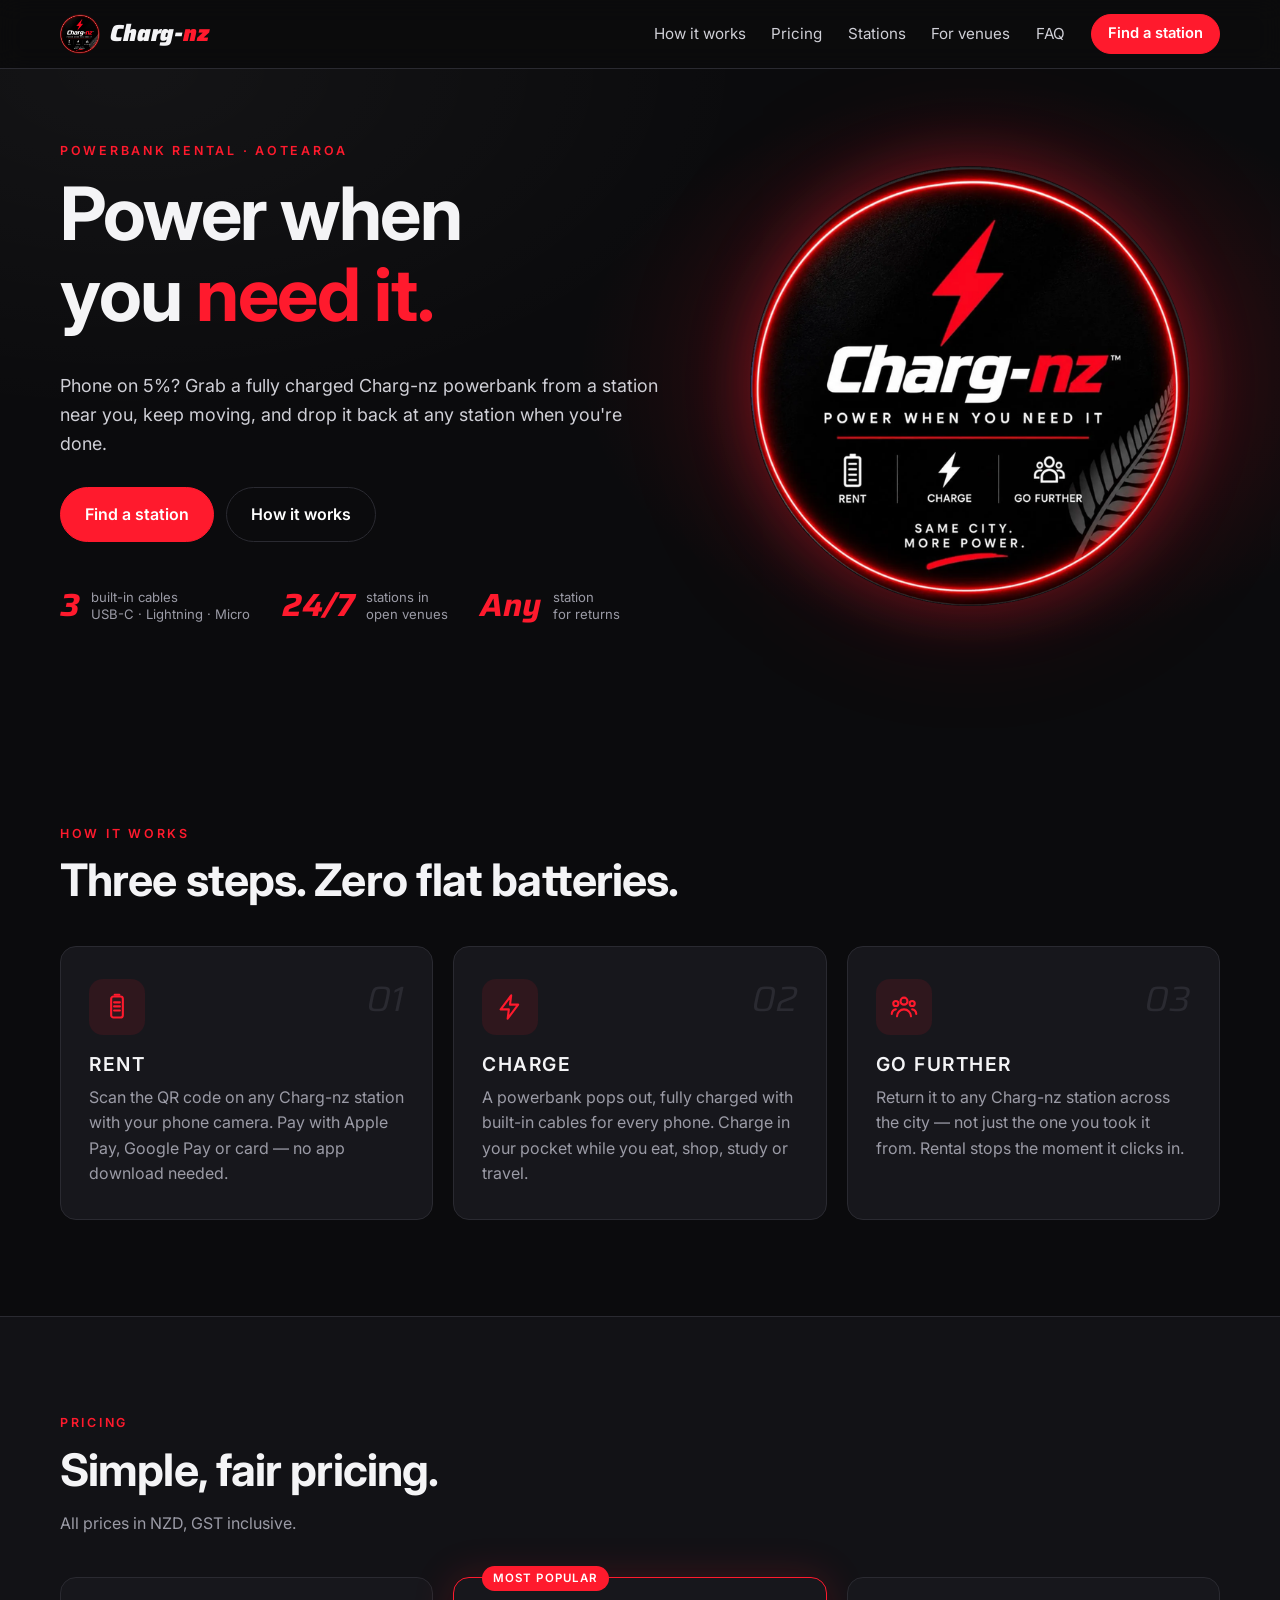
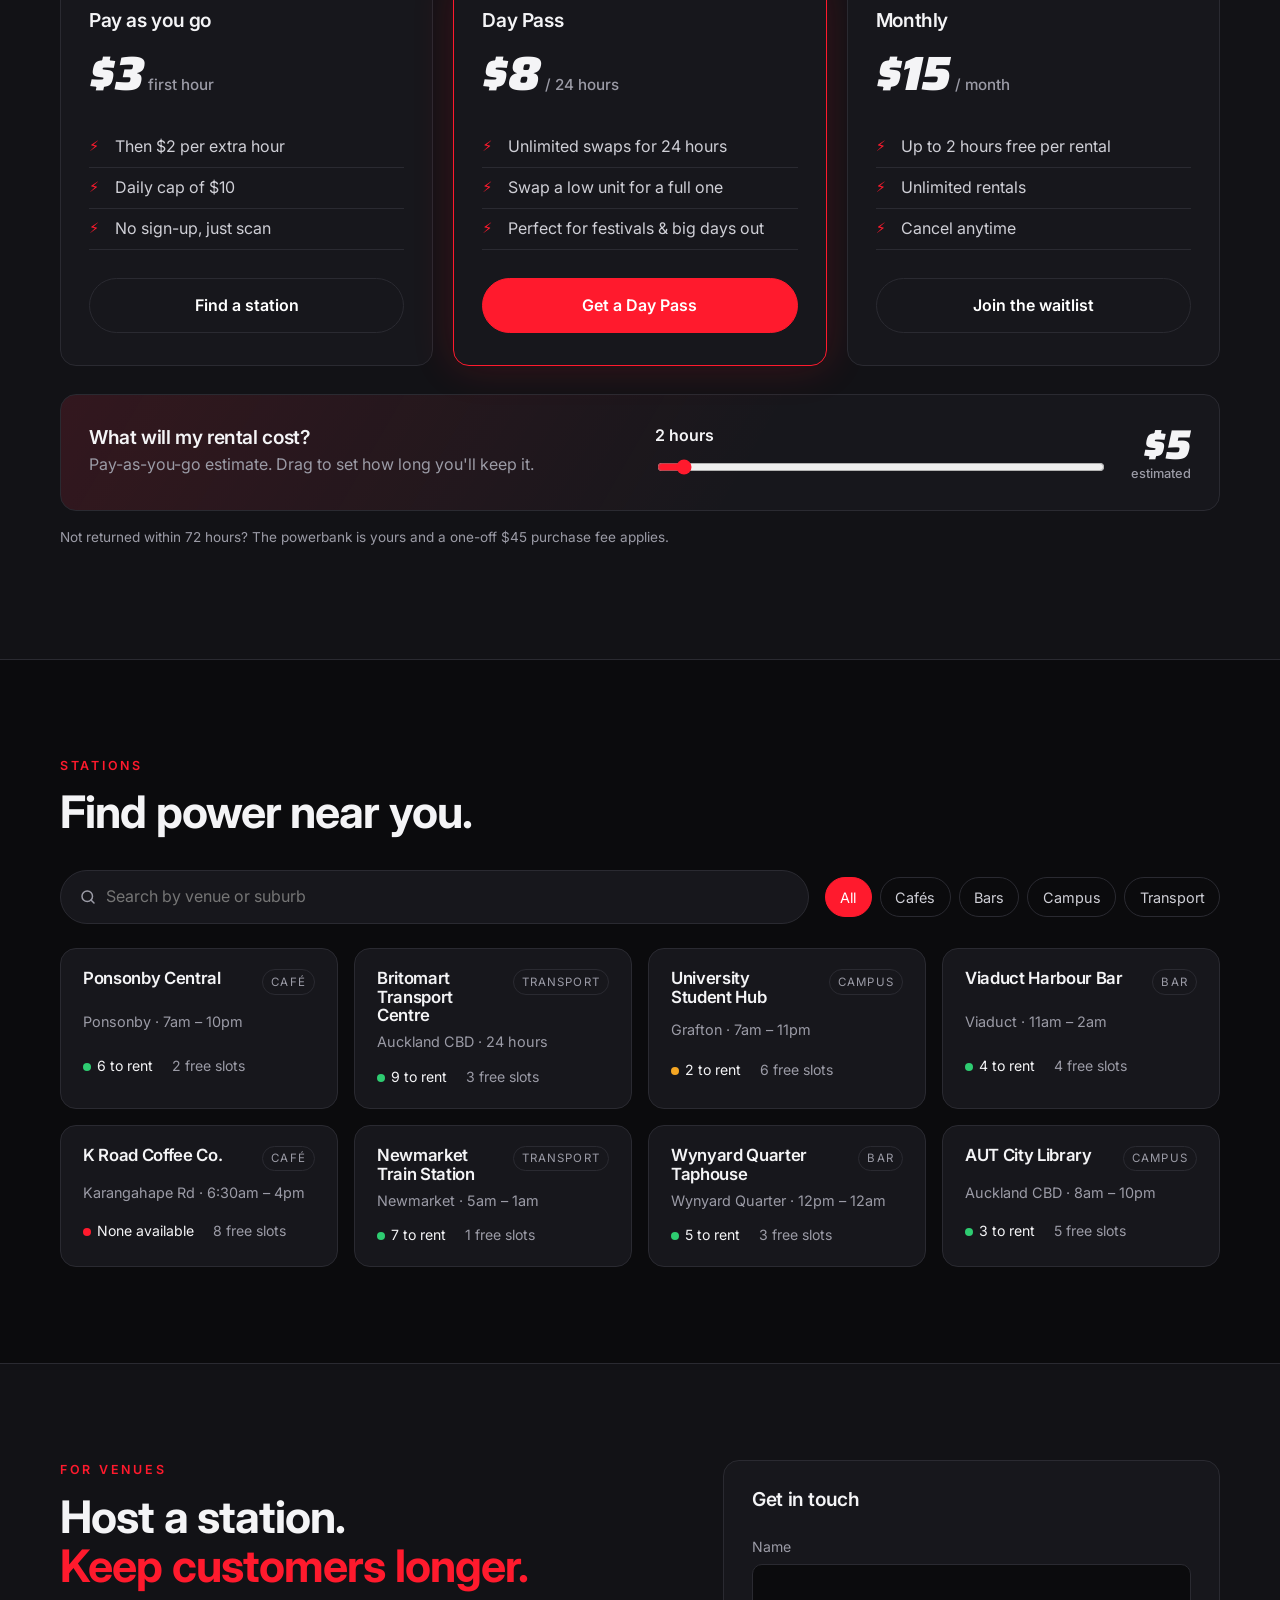
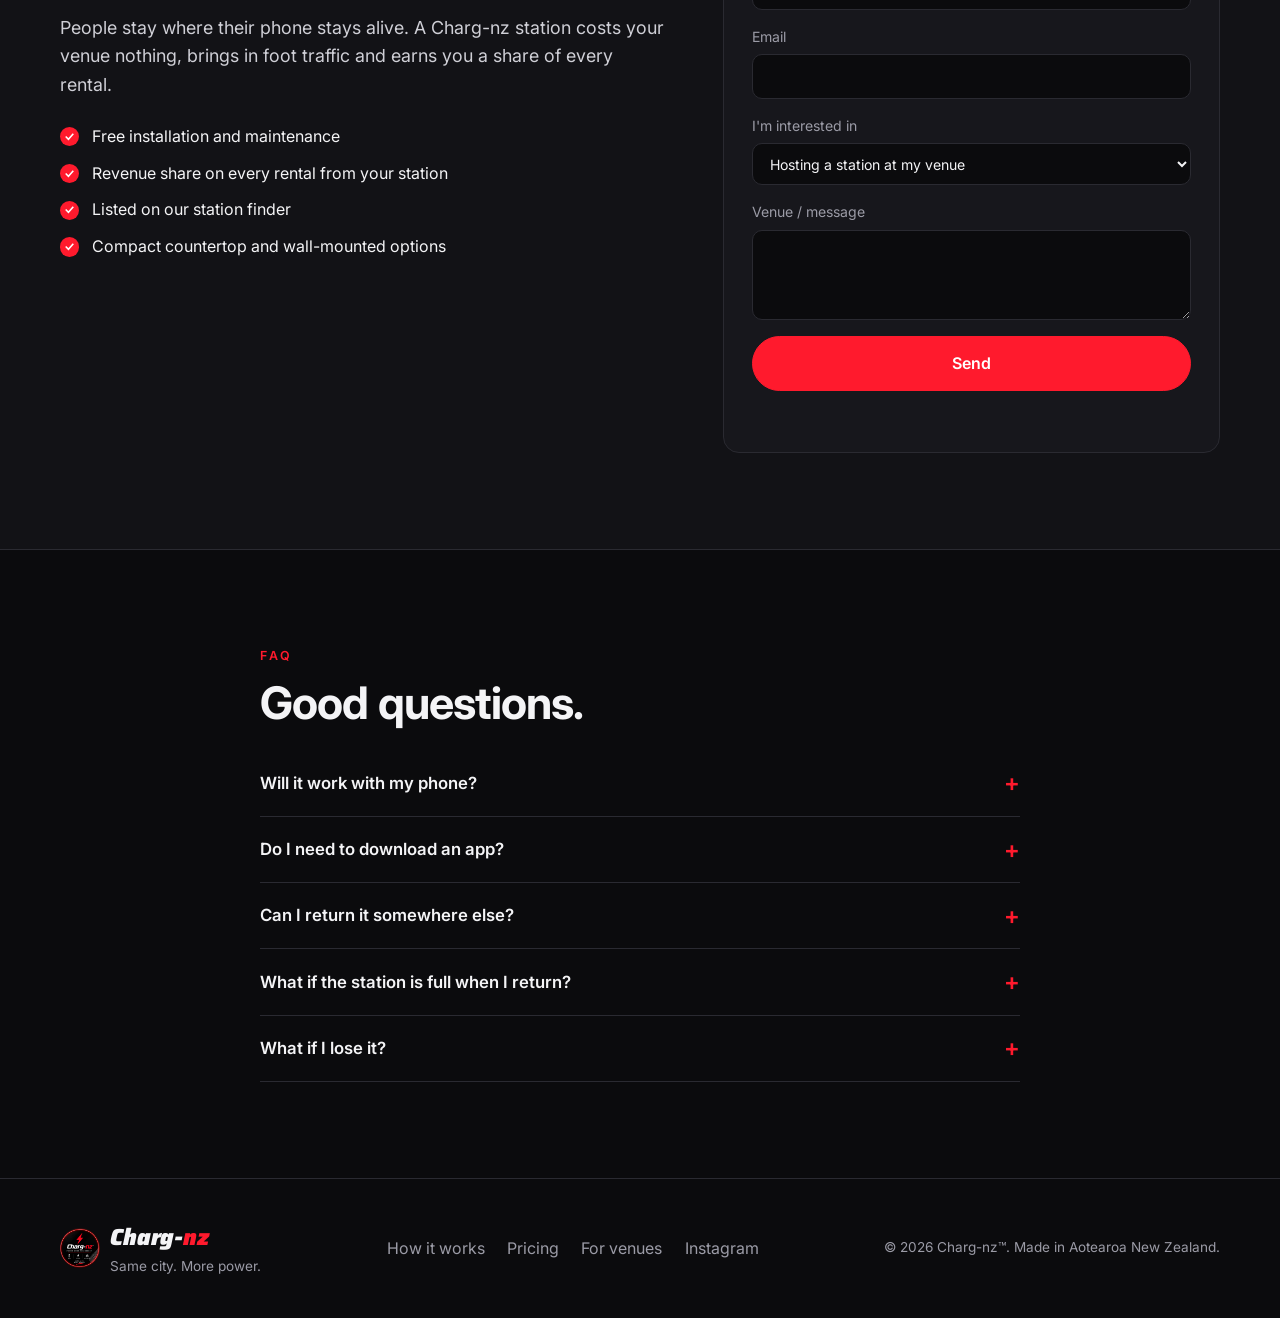
==== charg-nz-site/index.html @ e40819d2 "Add Charg-nz powerbank rental website Static one-page site: hero, how it works, pricing with cost es" ====
<!doctype html>
<html lang="en-NZ">
<head>
  <meta charset="utf-8">
  <meta name="viewport" content="width=device-width, initial-scale=1">
  <title>Charg-nz — Power When You Need It</title>
  <meta name="description" content="Charg-nz powerbank rental. Grab a charged powerbank from a station, charge on the go, and drop it back at any station in the city.">
  <meta name="theme-color" content="#0b0b0d">
  <link rel="icon" href="assets/logo.png">
  <link rel="preconnect" href="https://fonts.googleapis.com">
  <link rel="preconnect" href="https://fonts.gstatic.com" crossorigin>
  <link href="https://fonts.googleapis.com/css2?family=Inter:wght@400;500;600;700&family=Saira:ital,wght@1,800;1,900&display=swap" rel="stylesheet">
  <link rel="stylesheet" href="styles.css">
</head>
<body>

<header class="nav" id="top">
  <div class="wrap nav__inner">
    <a href="#top" class="brand" aria-label="Charg-nz home">
      <img src="assets/logo.png" alt="" width="40" height="40">
      <span class="wordmark">Charg-<em>nz</em></span>
    </a>
    <button class="nav__toggle" aria-expanded="false" aria-controls="nav-links" aria-label="Open menu">
      <span></span><span></span><span></span>
    </button>
    <nav id="nav-links" class="nav__links">
      <a href="#how">How it works</a>
      <a href="#pricing">Pricing</a>
      <a href="#stations">Stations</a>
      <a href="#partners">For venues</a>
      <a href="#faq">FAQ</a>
      <a href="#stations" class="btn btn--sm">Find a station</a>
    </nav>
  </div>
</header>

<main>
  <!-- HERO -->
  <section class="hero">
    <div class="wrap hero__grid">
      <div class="hero__copy">
        <p class="eyebrow">Powerbank rental · Aotearoa</p>
        <h1>Power when<br>you <span class="red">need it.</span></h1>
        <p class="lead">Phone on 5%? Grab a fully charged Charg-nz powerbank from a station near you, keep moving, and drop it back at any station when you're done.</p>
        <div class="hero__ctas">
          <a href="#stations" class="btn">Find a station</a>
          <a href="#how" class="btn btn--ghost">How it works</a>
        </div>
        <ul class="hero__stats">
          <li><strong>3</strong><span>built-in cables<br>USB-C · Lightning · Micro</span></li>
          <li><strong>24/7</strong><span>stations in<br>open venues</span></li>
          <li><strong>Any</strong><span>station<br>for returns</span></li>
        </ul>
      </div>
      <div class="hero__art">
        <div class="glow-ring">
          <img src="assets/logo.png" alt="Charg-nz logo: Rent, Charge, Go Further. Same city. More power." width="600" height="600">
        </div>
      </div>
    </div>
  </section>

  <!-- HOW IT WORKS -->
  <section class="section" id="how">
    <div class="wrap">
      <p class="eyebrow">How it works</p>
      <h2>Three steps. Zero flat batteries.</h2>
      <div class="steps">
        <article class="step">
          <div class="step__icon" aria-hidden="true">
            <svg viewBox="0 0 24 24"><rect x="7" y="3" width="10" height="18" rx="2"/><path d="M10 1.5h4M9.5 8h5M9.5 11.5h5M9.5 15h5"/></svg>
          </div>
          <span class="step__num">01</span>
          <h3>Rent</h3>
          <p>Scan the QR code on any Charg-nz station with your phone camera. Pay with Apple Pay, Google Pay or card — no app download needed.</p>
        </article>
        <article class="step">
          <div class="step__icon" aria-hidden="true">
            <svg viewBox="0 0 24 24"><path d="M13 2 4 14h7l-1 8 9-12h-7z"/></svg>
          </div>
          <span class="step__num">02</span>
          <h3>Charge</h3>
          <p>A powerbank pops out, fully charged with built-in cables for every phone. Charge in your pocket while you eat, shop, study or travel.</p>
        </article>
        <article class="step">
          <div class="step__icon" aria-hidden="true">
            <svg viewBox="0 0 24 24"><circle cx="12" cy="7" r="3"/><circle cx="5" cy="9" r="2.2"/><circle cx="19" cy="9" r="2.2"/><path d="M6 20c0-3.3 2.7-6 6-6s6 2.7 6 6M1.5 18c0-2.2 1.6-4 3.5-4M22.5 18c0-2.2-1.6-4-3.5-4"/></svg>
          </div>
          <span class="step__num">03</span>
          <h3>Go further</h3>
          <p>Return it to any Charg-nz station across the city — not just the one you took it from. Rental stops the moment it clicks in.</p>
        </article>
      </div>
    </div>
  </section>

  <!-- PRICING -->
  <section class="section section--alt" id="pricing">
    <div class="wrap">
      <p class="eyebrow">Pricing</p>
      <h2>Simple, fair pricing.</h2>
      <p class="sub">All prices in NZD, GST inclusive.</p>

      <div class="plans">
        <article class="plan">
          <h3>Pay as you go</h3>
          <p class="price"><span data-price="first">$3</span><small> first hour</small></p>
          <ul>
            <li>Then <span data-price="hourly">$2</span> per extra hour</li>
            <li>Daily cap of <span data-price="daily">$10</span></li>
            <li>No sign-up, just scan</li>
          </ul>
          <a href="#stations" class="btn btn--ghost btn--block">Find a station</a>
        </article>
        <article class="plan plan--featured">
          <span class="badge">Most popular</span>
          <h3>Day Pass</h3>
          <p class="price"><span>$8</span><small> / 24 hours</small></p>
          <ul>
            <li>Unlimited swaps for 24 hours</li>
            <li>Swap a low unit for a full one</li>
            <li>Perfect for festivals &amp; big days out</li>
          </ul>
          <a href="#stations" class="btn btn--block">Get a Day Pass</a>
        </article>
        <article class="plan">
          <h3>Monthly</h3>
          <p class="price"><span>$15</span><small> / month</small></p>
          <ul>
            <li>Up to 2 hours free per rental</li>
            <li>Unlimited rentals</li>
            <li>Cancel anytime</li>
          </ul>
          <a href="#contact" class="btn btn--ghost btn--block">Join the waitlist</a>
        </article>
      </div>

      <div class="calc" aria-labelledby="calc-title">
        <div>
          <h3 id="calc-title">What will my rental cost?</h3>
          <p class="muted">Pay-as-you-go estimate. Drag to set how long you'll keep it.</p>
        </div>
        <div class="calc__control">
          <label for="hours"><span id="hours-out">2 hours</span></label>
          <input type="range" id="hours" min="1" max="24" value="2">
        </div>
        <p class="calc__total"><span id="cost-out">$5</span><small>estimated</small></p>
      </div>
      <p class="fine">Not returned within 72 hours? The powerbank is yours and a one-off $45 purchase fee applies.</p>
    </div>
  </section>

  <!-- STATIONS -->
  <section class="section" id="stations">
    <div class="wrap">
      <p class="eyebrow">Stations</p>
      <h2>Find power near you.</h2>
      <div class="finder">
        <label class="search">
          <svg viewBox="0 0 24 24" aria-hidden="true"><circle cx="11" cy="11" r="7"/><path d="m20 20-4-4"/></svg>
          <input type="search" id="station-search" placeholder="Search by venue or suburb" autocomplete="off">
        </label>
        <div class="chips" role="group" aria-label="Filter by venue type">
          <button class="chip is-active" data-filter="all">All</button>
          <button class="chip" data-filter="Café">Cafés</button>
          <button class="chip" data-filter="Bar">Bars</button>
          <button class="chip" data-filter="Campus">Campus</button>
          <button class="chip" data-filter="Transport">Transport</button>
        </div>
      </div>
      <ul class="stations" id="station-list" aria-live="polite"></ul>
      <p class="empty" id="station-empty" hidden>No stations match that search yet. <a href="#contact">Tell us where you want one.</a></p>
    </div>
  </section>

  <!-- PARTNERS -->
  <section class="section section--alt" id="partners">
    <div class="wrap partner">
      <div>
        <p class="eyebrow">For venues</p>
        <h2>Host a station.<br><span class="red">Keep customers longer.</span></h2>
        <p class="lead">People stay where their phone stays alive. A Charg-nz station costs your venue nothing, brings in foot traffic and earns you a share of every rental.</p>
        <ul class="ticks">
          <li>Free installation and maintenance</li>
          <li>Revenue share on every rental from your station</li>
          <li>Listed on our station finder</li>
          <li>Compact countertop and wall-mounted options</li>
        </ul>
      </div>
      <form class="card form" id="contact" novalidate>
        <h3>Get in touch</h3>
        <label>Name<input name="name" required autocomplete="name"></label>
        <label>Email<input name="email" type="email" required autocomplete="email"></label>
        <label>I'm interested in
          <select name="topic">
            <option>Hosting a station at my venue</option>
            <option>Monthly plan waitlist</option>
            <option>Events &amp; festivals</option>
            <option>Something else</option>
          </select>
        </label>
        <label>Venue / message<textarea name="message" rows="3"></textarea></label>
        <button class="btn btn--block" type="submit">Send</button>
        <p class="form__status" role="status"></p>
      </form>
    </div>
  </section>

  <!-- FAQ -->
  <section class="section" id="faq">
    <div class="wrap narrow">
      <p class="eyebrow">FAQ</p>
      <h2>Good questions.</h2>
      <details>
        <summary>Will it work with my phone?</summary>
        <p>Yes. Every powerbank has built-in USB-C, Lightning and Micro-USB cables, so it charges iPhone, Android, earbuds and most handheld devices.</p>
      </details>
      <details>
        <summary>Do I need to download an app?</summary>
        <p>No. Scan the QR code on the station with your camera and pay in your browser with Apple Pay, Google Pay or a card.</p>
      </details>
      <details>
        <summary>Can I return it somewhere else?</summary>
        <p>Absolutely — that's the point. Drop it into any Charg-nz station with a free slot. You'll get a receipt as soon as it's returned.</p>
      </details>
      <details>
        <summary>What if the station is full when I return?</summary>
        <p>The station finder shows free slots in real time. If you arrive and it's full, contact us from the receipt link and we'll pause your rental while you find the next one.</p>
      </details>
      <details>
        <summary>What if I lose it?</summary>
        <p>If a powerbank isn't returned within 72 hours, it's yours to keep and a one-off purchase fee is charged. No further rental fees apply.</p>
      </details>
    </div>
  </section>
</main>

<footer class="footer">
  <div class="wrap footer__inner">
    <div class="brand">
      <img src="assets/logo.png" alt="" width="40" height="40">
      <div>
        <span class="wordmark">Charg-<em>nz</em></span>
        <p class="muted">Same city. More power.</p>
      </div>
    </div>
    <nav class="footer__links" aria-label="Footer">
      <a href="#how">How it works</a>
      <a href="#pricing">Pricing</a>
      <a href="#partners">For venues</a>
      <a href="https://www.instagram.com/" rel="noopener">Instagram</a>
    </nav>
    <p class="muted small">© <span id="year"></span> Charg-nz™. Made in Aotearoa New Zealand.</p>
  </div>
</footer>

<script src="script.js"></script>
</body>
</html>
---- charg-nz-site/styles.css ----
:root {
  --bg: #0b0b0d;
  --bg-alt: #121216;
  --card: #17171c;
  --line: #2a2a31;
  --text: #f4f4f6;
  --muted: #9b9ba6;
  --red: #ff1a2d;
  --red-deep: #c50f1f;
  --glow: 0 0 24px rgba(255, 26, 45, .45);
  --radius: 16px;
  --font: "Inter", system-ui, -apple-system, "Segoe UI", sans-serif;
  --display: "Saira", "Inter", sans-serif;
}

*, *::before, *::after { box-sizing: border-box; }
html { scroll-behavior: smooth; scroll-padding-top: 80px; }
body {
  margin: 0;
  background: var(--bg);
  color: var(--text);
  font: 400 16px/1.6 var(--font);
  -webkit-font-smoothing: antialiased;
}
img { max-width: 100%; height: auto; display: block; }
a { color: inherit; }
h1, h2, h3 { line-height: 1.1; margin: 0 0 .5em; letter-spacing: -.02em; }
h1 { font-size: clamp(2.6rem, 6vw, 4.6rem); font-weight: 700; }
h2 { font-size: clamp(1.9rem, 4vw, 2.8rem); font-weight: 700; }
h3 { font-size: 1.2rem; font-weight: 600; }
p { margin: 0 0 1em; }

.wrap { width: min(1160px, 100% - 32px); margin-inline: auto; }
.narrow { max-width: 760px; }
.red { color: var(--red); }
.muted { color: var(--muted); }
.small { font-size: .85rem; }
.eyebrow {
  color: var(--red); text-transform: uppercase; letter-spacing: .22em;
  font-size: .78rem; font-weight: 600; margin-bottom: .8rem;
}
.lead { font-size: 1.12rem; color: #cfcfd6; max-width: 34em; }
.sub { color: var(--muted); margin-top: -.4em; }
.wordmark {
  font-family: var(--display); font-style: italic; font-weight: 900;
  font-size: 1.45rem; letter-spacing: -.01em;
}
.wordmark em { color: var(--red); font-style: inherit; }

/* Buttons */
.btn {
  display: inline-flex; align-items: center; justify-content: center; gap: .5em;
  padding: .85em 1.5em; border-radius: 999px; border: 1.5px solid var(--red);
  background: var(--red); color: #fff; font-weight: 600; text-decoration: none;
  cursor: pointer; font: inherit; font-weight: 600;
  transition: box-shadow .2s, transform .2s, background .2s;
}
.btn:hover { box-shadow: var(--glow); transform: translateY(-1px); }
.btn:focus-visible, .chip:focus-visible, summary:focus-visible { outline: 2px solid #fff; outline-offset: 3px; }
.btn--ghost { background: transparent; border-color: var(--line); }
.btn--ghost:hover { border-color: var(--red); }
.btn--sm { padding: .5em 1.1em; font-size: .92rem; }
.btn--block { width: 100%; }

/* Nav */
.nav {
  position: sticky; top: 0; z-index: 50;
  background: rgba(11, 11, 13, .82); backdrop-filter: blur(12px);
  border-bottom: 1px solid var(--line);
}
.nav__inner { display: flex; align-items: center; justify-content: space-between; height: 68px; }
.brand { display: flex; align-items: center; gap: .65rem; text-decoration: none; }
.brand img { width: 40px; height: 40px; }
.nav__links { display: flex; align-items: center; gap: 1.6rem; }
.nav__links a:not(.btn) { text-decoration: none; color: #cfcfd6; font-size: .95rem; }
.nav__links a:not(.btn):hover { color: #fff; }
.nav__toggle { display: none; background: none; border: 0; padding: 8px; cursor: pointer; }
.nav__toggle span { display: block; width: 22px; height: 2px; background: #fff; margin: 5px 0; transition: .2s; }

/* Hero */
.hero {
  position: relative; overflow: hidden; padding: 72px 0 96px;
  background:
    radial-gradient(600px 400px at 78% 45%, rgba(255, 26, 45, .18), transparent 70%),
    radial-gradient(900px 500px at 10% 0%, rgba(255, 255, 255, .04), transparent 70%);
}
.hero__grid { display: grid; grid-template-columns: 1.1fr .9fr; gap: 48px; align-items: center; }
.hero__ctas { display: flex; gap: 12px; flex-wrap: wrap; margin: 1.8rem 0 2.4rem; }
.hero__stats { list-style: none; padding: 0; margin: 0; display: flex; gap: 2rem; flex-wrap: wrap; }
.hero__stats li { display: flex; align-items: center; gap: .7rem; }
.hero__stats strong { font-family: var(--display); font-style: italic; font-size: 2rem; color: var(--red); }
.hero__stats span { font-size: .82rem; color: var(--muted); line-height: 1.3; }
.hero__art { display: grid; place-items: center; }
.glow-ring {
  width: min(440px, 100%); aspect-ratio: 1; border-radius: 50%;
  box-shadow: 0 0 60px rgba(255, 26, 45, .35), 0 0 140px rgba(255, 26, 45, .15);
  animation: float 6s ease-in-out infinite;
}
.glow-ring img { width: 100%; border-radius: 50%; }
@keyframes float { 50% { transform: translateY(-12px); } }

/* Sections */
.section { padding: 96px 0; }
.section--alt { background: var(--bg-alt); border-block: 1px solid var(--line); }

/* Steps */
.steps { display: grid; grid-template-columns: repeat(3, 1fr); gap: 20px; margin-top: 2.5rem; }
.step {
  position: relative; background: var(--card); border: 1px solid var(--line);
  border-radius: var(--radius); padding: 32px 28px;
  transition: border-color .2s, transform .2s;
}
.step:hover { border-color: var(--red); transform: translateY(-4px); }
.step__icon {
  width: 56px; height: 56px; border-radius: 14px; display: grid; place-items: center;
  background: rgba(255, 26, 45, .1); margin-bottom: 1.2rem;
}
.step__icon svg { width: 28px; height: 28px; fill: none; stroke: var(--red); stroke-width: 1.8; stroke-linecap: round; stroke-linejoin: round; }
.step__num { position: absolute; top: 24px; right: 28px; font-family: var(--display); font-style: italic; font-size: 2.2rem; color: #2a2a31; }
.step h3 { text-transform: uppercase; letter-spacing: .08em; }
.step p { color: var(--muted); margin: 0; }

/* Pricing */
.plans { display: grid; grid-template-columns: repeat(3, 1fr); gap: 20px; margin-top: 2.5rem; align-items: stretch; }
.plan {
  position: relative; display: flex; flex-direction: column;
  background: var(--card); border: 1px solid var(--line); border-radius: var(--radius); padding: 32px 28px;
}
.plan--featured { border-color: var(--red); box-shadow: 0 0 40px rgba(255, 26, 45, .18); }
.badge {
  position: absolute; top: -12px; left: 28px; background: var(--red); color: #fff;
  font-size: .72rem; font-weight: 600; text-transform: uppercase; letter-spacing: .1em;
  padding: .3em .9em; border-radius: 999px;
}
.price { font-family: var(--display); font-style: italic; font-weight: 900; font-size: 3rem; margin: .2em 0 .6em; line-height: 1; }
.price small { font-family: var(--font); font-style: normal; font-weight: 500; font-size: .95rem; color: var(--muted); }
.plan ul { list-style: none; padding: 0; margin: 0 0 1.8rem; flex: 1; }
.plan li { padding: .45em 0 .45em 1.6em; position: relative; color: #cfcfd6; border-bottom: 1px solid var(--line); }
.plan li::before { content: "⚡"; position: absolute; left: 0; color: var(--red); font-size: .9em; }

.calc {
  display: grid; grid-template-columns: 1.2fr 1fr auto; gap: 28px; align-items: center;
  margin-top: 28px; padding: 28px; border-radius: var(--radius);
  background: linear-gradient(120deg, rgba(255, 26, 45, .12), transparent 60%), var(--card);
  border: 1px solid var(--line);
}
.calc h3 { margin-bottom: .2em; }
.calc p { margin: 0; }
.calc__control label { display: block; font-weight: 600; margin-bottom: .5rem; }
.calc__total { font-family: var(--display); font-style: italic; font-weight: 900; font-size: 2.6rem; line-height: 1; text-align: right; }
.calc__total small { display: block; font: 500 .8rem var(--font); color: var(--muted); }
input[type="range"] { width: 100%; accent-color: var(--red); }
.fine { color: var(--muted); font-size: .85rem; margin-top: 1rem; }

/* Stations */
.finder { display: flex; gap: 16px; flex-wrap: wrap; align-items: center; margin: 2rem 0 1.5rem; }
.search {
  flex: 1 1 280px; display: flex; align-items: center; gap: .6rem;
  background: var(--card); border: 1px solid var(--line); border-radius: 999px; padding: 0 1.1rem;
}
.search:focus-within { border-color: var(--red); }
.search svg { width: 18px; height: 18px; fill: none; stroke: var(--muted); stroke-width: 2; stroke-linecap: round; flex: none; }
.search input { flex: 1; background: none; border: 0; color: var(--text); font: inherit; padding: .85em 0; outline: none; min-width: 0; }
.chips { display: flex; gap: 8px; flex-wrap: wrap; }
.chip {
  background: transparent; color: #cfcfd6; border: 1px solid var(--line); border-radius: 999px;
  padding: .5em 1em; font: inherit; font-size: .9rem; cursor: pointer;
}
.chip:hover { border-color: #555; }
.chip.is-active { background: var(--red); border-color: var(--red); color: #fff; }
.stations { list-style: none; padding: 0; margin: 0; display: grid; grid-template-columns: repeat(auto-fill, minmax(260px, 1fr)); gap: 16px; }
.station {
  background: var(--card); border: 1px solid var(--line); border-radius: var(--radius); padding: 20px 22px;
  display: grid; gap: .35rem;
}
.station__top { display: flex; justify-content: space-between; align-items: start; gap: 1rem; }
.station h3 { margin: 0; font-size: 1.05rem; }
.station__type { font-size: .72rem; text-transform: uppercase; letter-spacing: .1em; color: var(--muted); border: 1px solid var(--line); border-radius: 999px; padding: .2em .7em; white-space: nowrap; }
.station__meta { color: var(--muted); font-size: .9rem; margin: 0; }
.station__avail { display: flex; gap: 1.2rem; font-size: .88rem; margin-top: .4rem; }
.dot { display: inline-block; width: 8px; height: 8px; border-radius: 50%; margin-right: .4em; background: #2ecc71; }
.dot--low { background: #f5a623; }
.dot--none { background: var(--red); }
.empty { color: var(--muted); }

/* Partners */
.partner { display: grid; grid-template-columns: 1.1fr .9fr; gap: 56px; align-items: start; }
.ticks { list-style: none; padding: 0; margin: 1.5rem 0 0; display: grid; gap: .7rem; }
.ticks li { padding-left: 2rem; position: relative; }
.ticks li::before {
  content: ""; position: absolute; left: 0; top: .2em; width: 1.2rem; height: 1.2rem; border-radius: 50%;
  background: var(--red) url("data:image/svg+xml,%3Csvg xmlns='http://www.w3.org/2000/svg' viewBox='0 0 24 24' fill='none' stroke='white' stroke-width='3'%3E%3Cpath d='m5 12 5 5 9-10'/%3E%3C/svg%3E") center/70% no-repeat;
}
.card { background: var(--card); border: 1px solid var(--line); border-radius: var(--radius); padding: 28px; }
.form { display: grid; gap: 1rem; }
.form label { display: grid; gap: .35rem; font-size: .88rem; color: var(--muted); }
.form input, .form select, .form textarea {
  background: var(--bg); color: var(--text); border: 1px solid var(--line); border-radius: 10px;
  padding: .75em .9em; font: inherit; width: 100%;
}
.form input:focus, .form select:focus, .form textarea:focus { outline: none; border-color: var(--red); }
.form [aria-invalid="true"] { border-color: var(--red); }
.form__status { margin: 0; font-size: .9rem; min-height: 1.2em; }

/* FAQ */
details { border-bottom: 1px solid var(--line); }
summary {
  cursor: pointer; list-style: none; padding: 1.2rem 2rem 1.2rem 0; font-weight: 600; font-size: 1.05rem; position: relative;
}
summary::-webkit-details-marker { display: none; }
summary::after { content: "+"; position: absolute; right: 0; top: 50%; transform: translateY(-50%); color: var(--red); font-size: 1.5rem; transition: transform .2s; }
details[open] summary::after { transform: translateY(-50%) rotate(45deg); }
details p { color: var(--muted); padding-bottom: 1rem; margin: 0; }

/* Footer */
.footer { border-top: 1px solid var(--line); padding: 40px 0; }
.footer__inner { display: flex; justify-content: space-between; align-items: center; gap: 24px; flex-wrap: wrap; }
.footer .brand p { margin: 0; font-size: .85rem; }
.footer__links { display: flex; gap: 1.4rem; flex-wrap: wrap; }
.footer__links a { text-decoration: none; color: var(--muted); }
.footer__links a:hover { color: #fff; }
.footer .small { margin: 0; }

/* Responsive */
@media (max-width: 900px) {
  .hero__grid, .partner { grid-template-columns: 1fr; }
  .hero__art { order: -1; }
  .glow-ring { width: min(280px, 70vw); }
  .steps, .plans { grid-template-columns: 1fr; }
  .calc { grid-template-columns: 1fr; }
  .calc__total { text-align: left; }
  .section { padding: 72px 0; }

  .nav__toggle { display: block; }
  .nav__links {
    position: absolute; top: 68px; left: 0; right: 0; flex-direction: column; align-items: stretch;
    gap: 0; padding: 8px 16px 20px; background: var(--bg); border-bottom: 1px solid var(--line);
    display: none;
  }
  .nav__links.is-open { display: flex; }
  .nav__links a:not(.btn) { padding: .9rem 0; border-bottom: 1px solid var(--line); }
  .nav__links .btn { margin-top: 1rem; }
  .nav__toggle[aria-expanded="true"] span:nth-child(1) { transform: translateY(7px) rotate(45deg); }
  .nav__toggle[aria-expanded="true"] span:nth-child(2) { opacity: 0; }
  .nav__toggle[aria-expanded="true"] span:nth-child(3) { transform: translateY(-7px) rotate(-45deg); }
}

@media (prefers-reduced-motion: reduce) {
  html { scroll-behavior: auto; }
  .glow-ring { animation: none; }
  * { transition: none !important; }
}
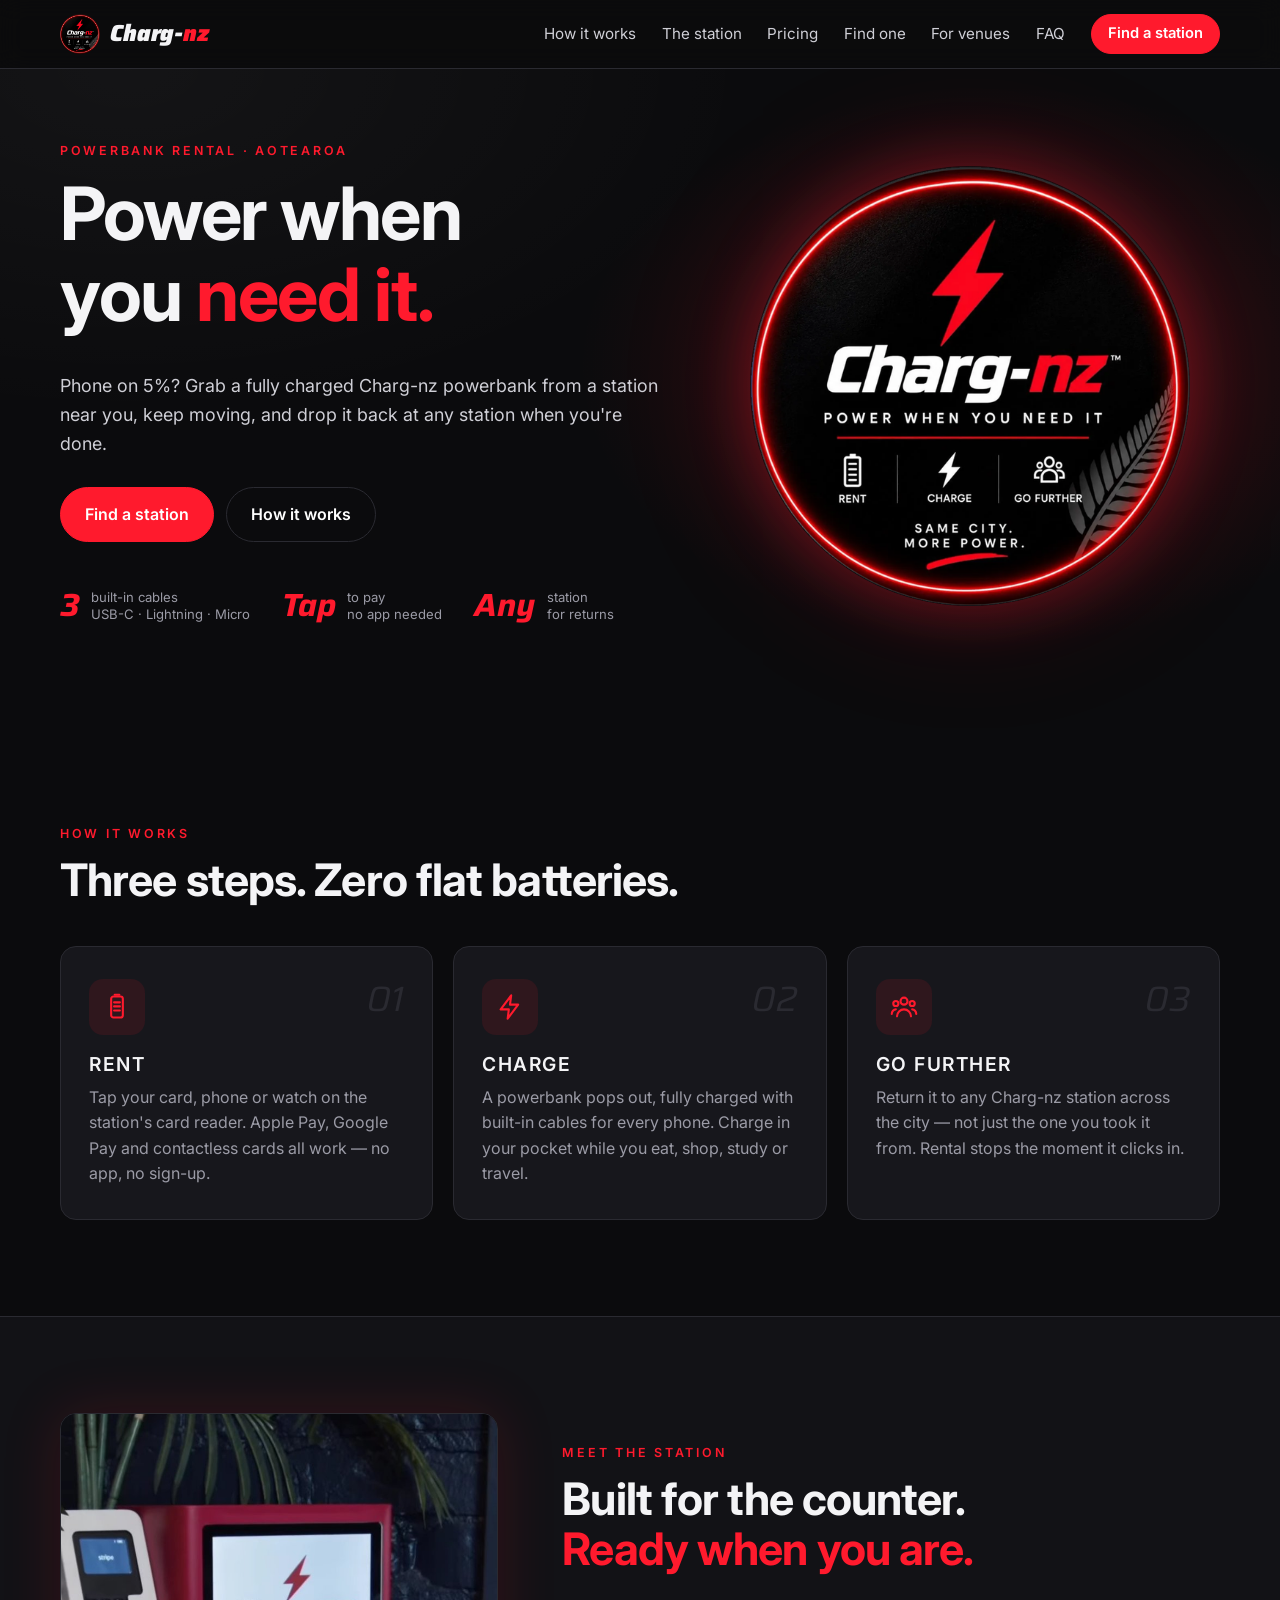
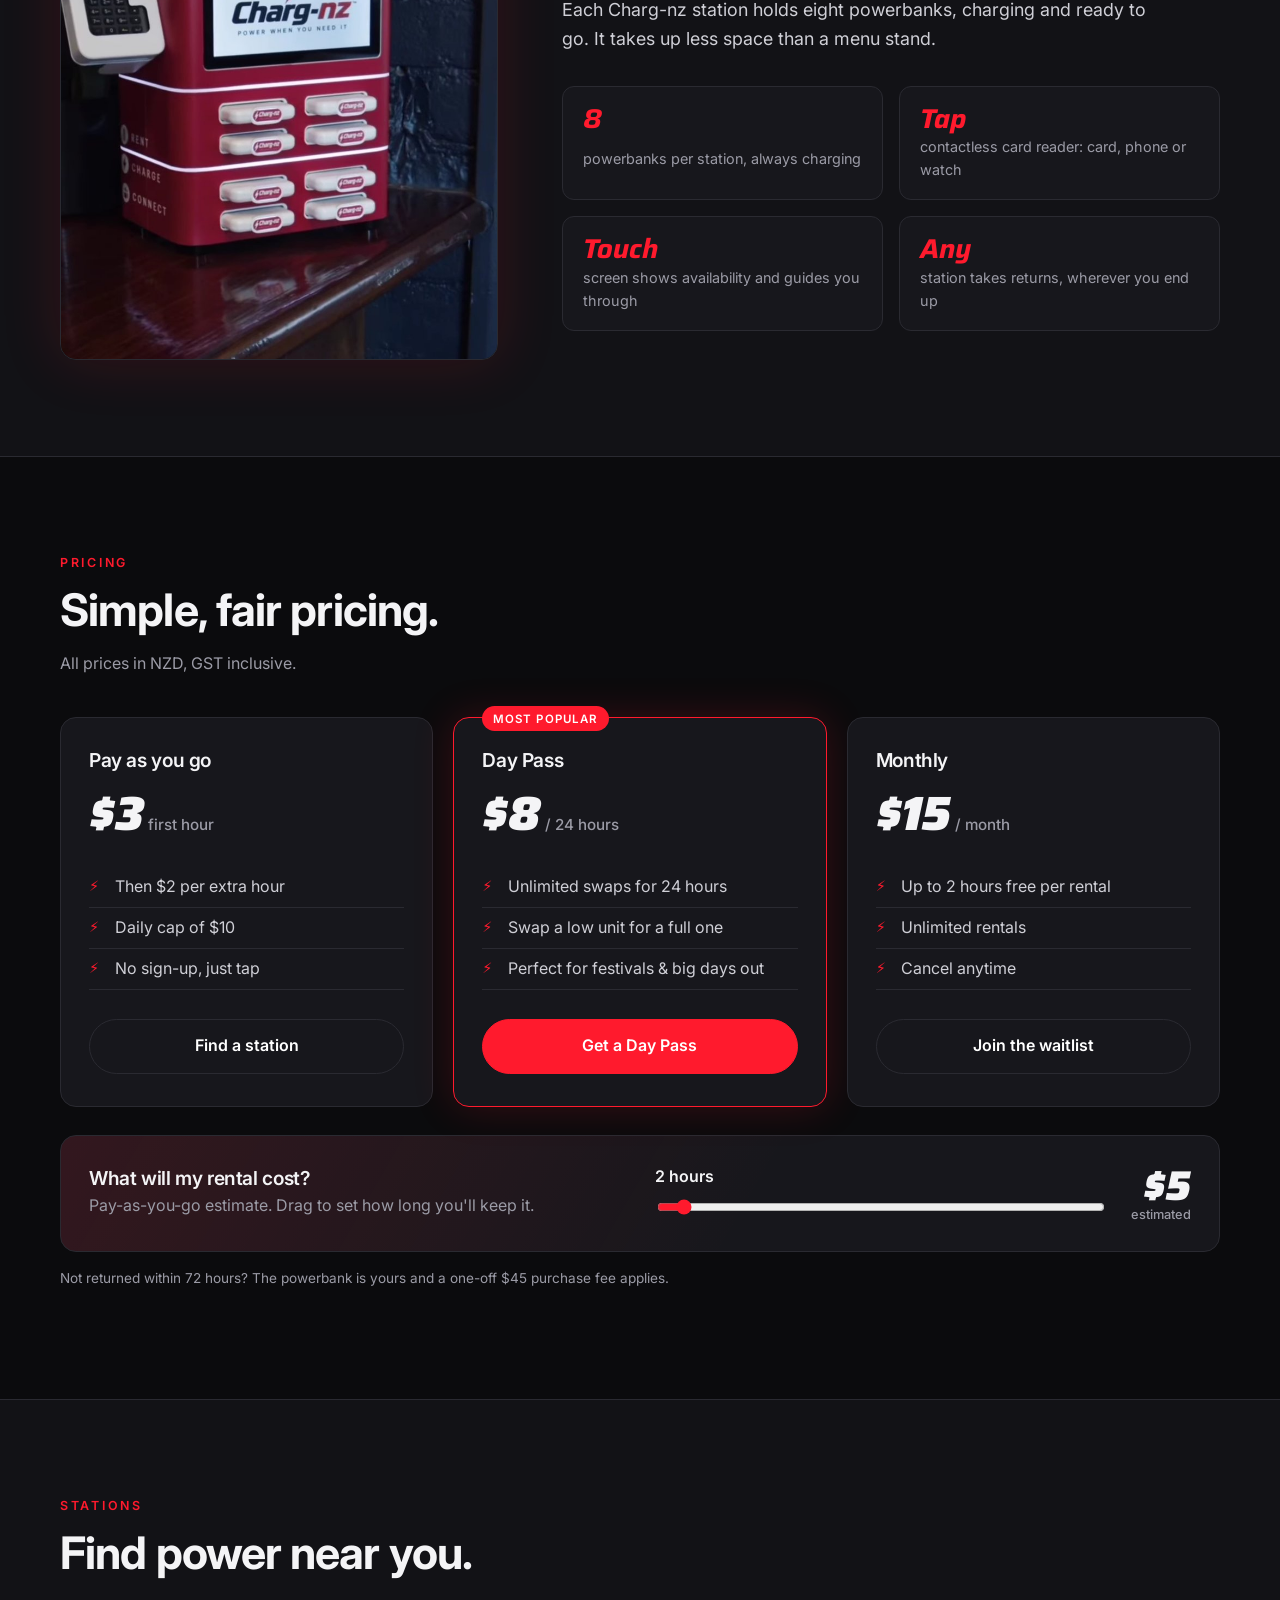
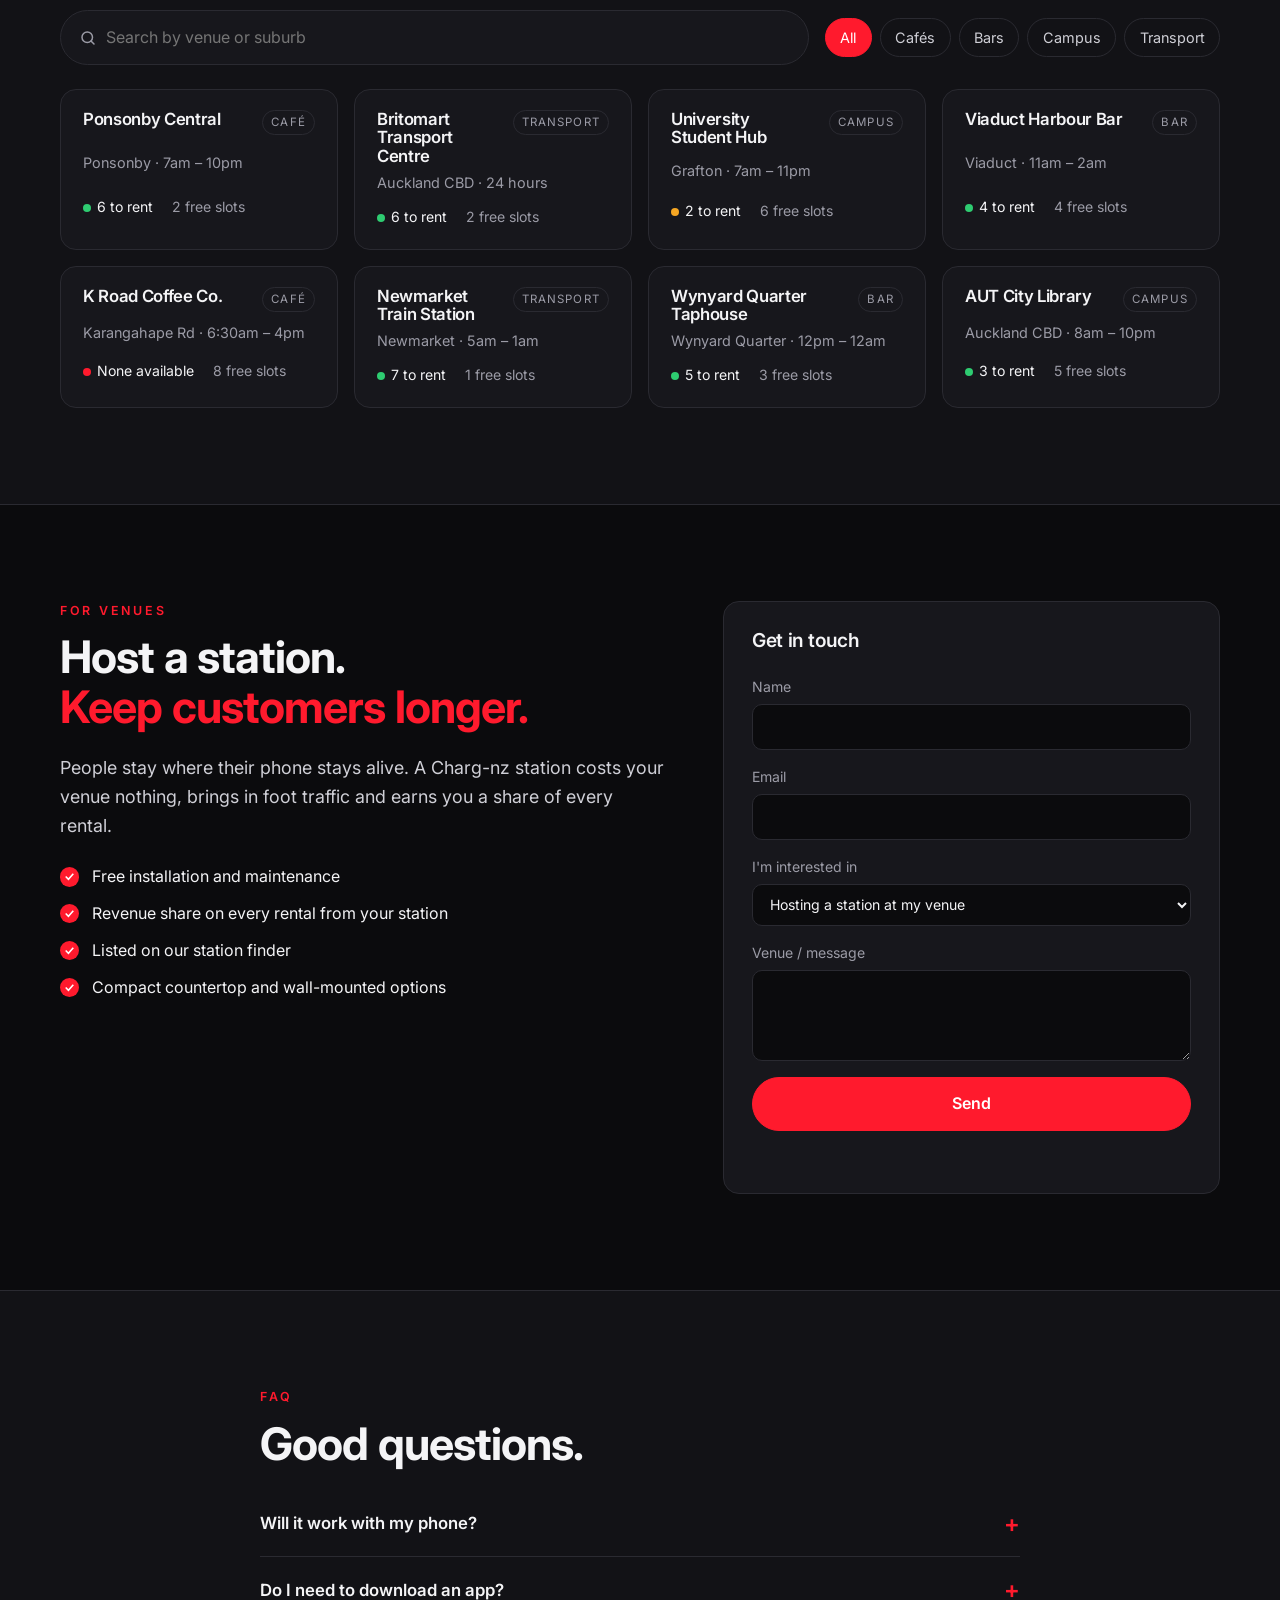
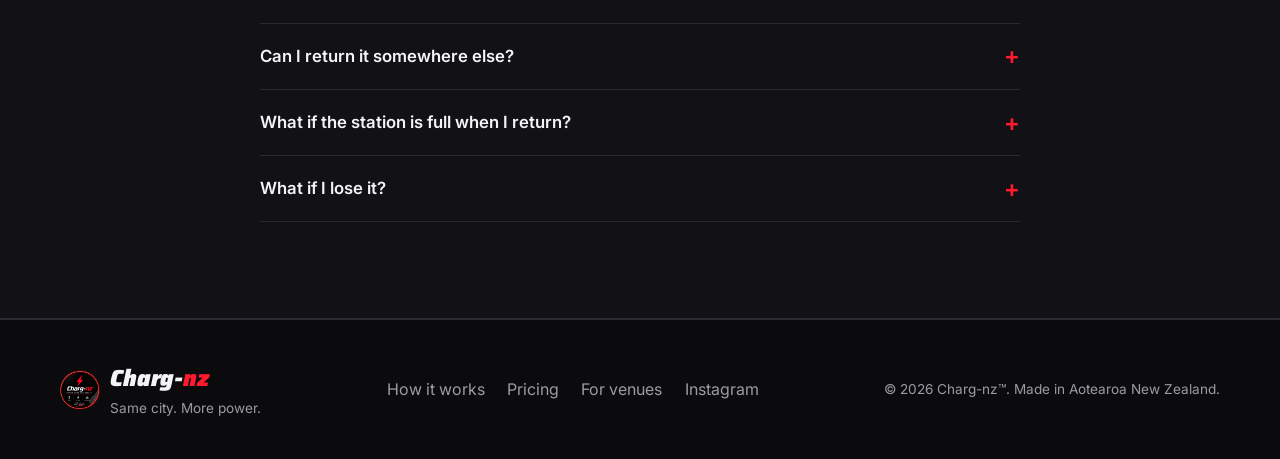
==== commit 1019a98e: "Charg-nz site: add station showcase and match copy to real hardware Add a 'Meet the station' section" ====
--- a/charg-nz-site/index.html
+++ b/charg-nz-site/index.html
@@ -25,8 +25,9 @@
     </button>
     <nav id="nav-links" class="nav__links">
       <a href="#how">How it works</a>
+      <a href="#station">The station</a>
       <a href="#pricing">Pricing</a>
-      <a href="#stations">Stations</a>
+      <a href="#stations">Find one</a>
       <a href="#partners">For venues</a>
       <a href="#faq">FAQ</a>
       <a href="#stations" class="btn btn--sm">Find a station</a>
@@ -48,7 +49,7 @@
         </div>
         <ul class="hero__stats">
           <li><strong>3</strong><span>built-in cables<br>USB-C · Lightning · Micro</span></li>
-          <li><strong>24/7</strong><span>stations in<br>open venues</span></li>
+          <li><strong>Tap</strong><span>to pay<br>no app needed</span></li>
           <li><strong>Any</strong><span>station<br>for returns</span></li>
         </ul>
       </div>
@@ -72,7 +73,7 @@
           </div>
           <span class="step__num">01</span>
           <h3>Rent</h3>
-          <p>Scan the QR code on any Charg-nz station with your phone camera. Pay with Apple Pay, Google Pay or card — no app download needed.</p>
+          <p>Tap your card, phone or watch on the station's card reader. Apple Pay, Google Pay and contactless cards all work — no app, no sign-up.</p>
         </article>
         <article class="step">
           <div class="step__icon" aria-hidden="true">
@@ -94,8 +95,28 @@
     </div>
   </section>
 
+  <!-- STATION -->
+  <section class="section section--alt" id="station">
+    <div class="wrap showcase">
+      <figure class="showcase__img">
+        <img src="assets/station.jpg" alt="A red Charg-nz station on a bar counter, with a touchscreen, eight white powerbanks and a contactless card reader on the side" width="800" height="1380" loading="lazy">
+      </figure>
+      <div>
+        <p class="eyebrow">Meet the station</p>
+        <h2>Built for the counter.<br><span class="red">Ready when you are.</span></h2>
+        <p class="lead">Each Charg-nz station holds eight powerbanks, charging and ready to go. It takes up less space than a menu stand.</p>
+        <ul class="features">
+          <li><strong>8</strong><span>powerbanks per station, always charging</span></li>
+          <li><strong>Tap</strong><span>contactless card reader: card, phone or watch</span></li>
+          <li><strong>Touch</strong><span>screen shows availability and guides you through</span></li>
+          <li><strong>Any</strong><span>station takes returns, wherever you end up</span></li>
+        </ul>
+      </div>
+    </div>
+  </section>
+
   <!-- PRICING -->
-  <section class="section section--alt" id="pricing">
+  <section class="section" id="pricing">
     <div class="wrap">
       <p class="eyebrow">Pricing</p>
       <h2>Simple, fair pricing.</h2>
@@ -108,7 +129,7 @@
           <ul>
             <li>Then <span data-price="hourly">$2</span> per extra hour</li>
             <li>Daily cap of <span data-price="daily">$10</span></li>
-            <li>No sign-up, just scan</li>
+            <li>No sign-up, just tap</li>
           </ul>
           <a href="#stations" class="btn btn--ghost btn--block">Find a station</a>
         </article>
@@ -151,7 +172,7 @@
   </section>
 
   <!-- STATIONS -->
-  <section class="section" id="stations">
+  <section class="section section--alt" id="stations">
     <div class="wrap">
       <p class="eyebrow">Stations</p>
       <h2>Find power near you.</h2>
@@ -174,7 +195,7 @@
   </section>
 
   <!-- PARTNERS -->
-  <section class="section section--alt" id="partners">
+  <section class="section" id="partners">
     <div class="wrap partner">
       <div>
         <p class="eyebrow">For venues</p>
@@ -207,7 +228,7 @@
   </section>
 
   <!-- FAQ -->
-  <section class="section" id="faq">
+  <section class="section section--alt" id="faq">
     <div class="wrap narrow">
       <p class="eyebrow">FAQ</p>
       <h2>Good questions.</h2>
@@ -217,7 +238,7 @@
       </details>
       <details>
         <summary>Do I need to download an app?</summary>
-        <p>No. Scan the QR code on the station with your camera and pay in your browser with Apple Pay, Google Pay or a card.</p>
+        <p>No. Every station has a contactless card reader. Tap your card, phone or watch, pick your powerbank on the screen, and it unlocks.</p>
       </details>
       <details>
         <summary>Can I return it somewhere else?</summary>
--- a/charg-nz-site/styles.css
+++ b/charg-nz-site/styles.css
@@ -250,3 +250,19 @@
   .glow-ring { animation: none; }
   * { transition: none !important; }
 }
+
+/* Station showcase */
+.showcase { display: grid; grid-template-columns: .8fr 1.2fr; gap: 64px; align-items: center; }
+.showcase__img { margin: 0; border-radius: var(--radius); overflow: hidden; border: 1px solid var(--line); box-shadow: 0 0 60px rgba(255, 26, 45, .15); }
+.showcase__img img { width: 100%; aspect-ratio: 4 / 5; object-fit: cover; object-position: center 35%; }
+.features { list-style: none; padding: 0; margin: 2rem 0 0; display: grid; grid-template-columns: 1fr 1fr; gap: 16px; }
+.features li { background: var(--card); border: 1px solid var(--line); border-radius: 12px; padding: 18px 20px; display: grid; gap: .2rem; }
+.features strong { font-family: var(--display); font-style: italic; font-size: 1.7rem; color: var(--red); line-height: 1; }
+.features span { color: var(--muted); font-size: .9rem; }
+@media (max-width: 900px) {
+  .showcase { grid-template-columns: 1fr; gap: 36px; }
+  .showcase__img { max-width: 420px; }
+}
+@media (max-width: 480px) {
+  .features { grid-template-columns: 1fr; }
+}
